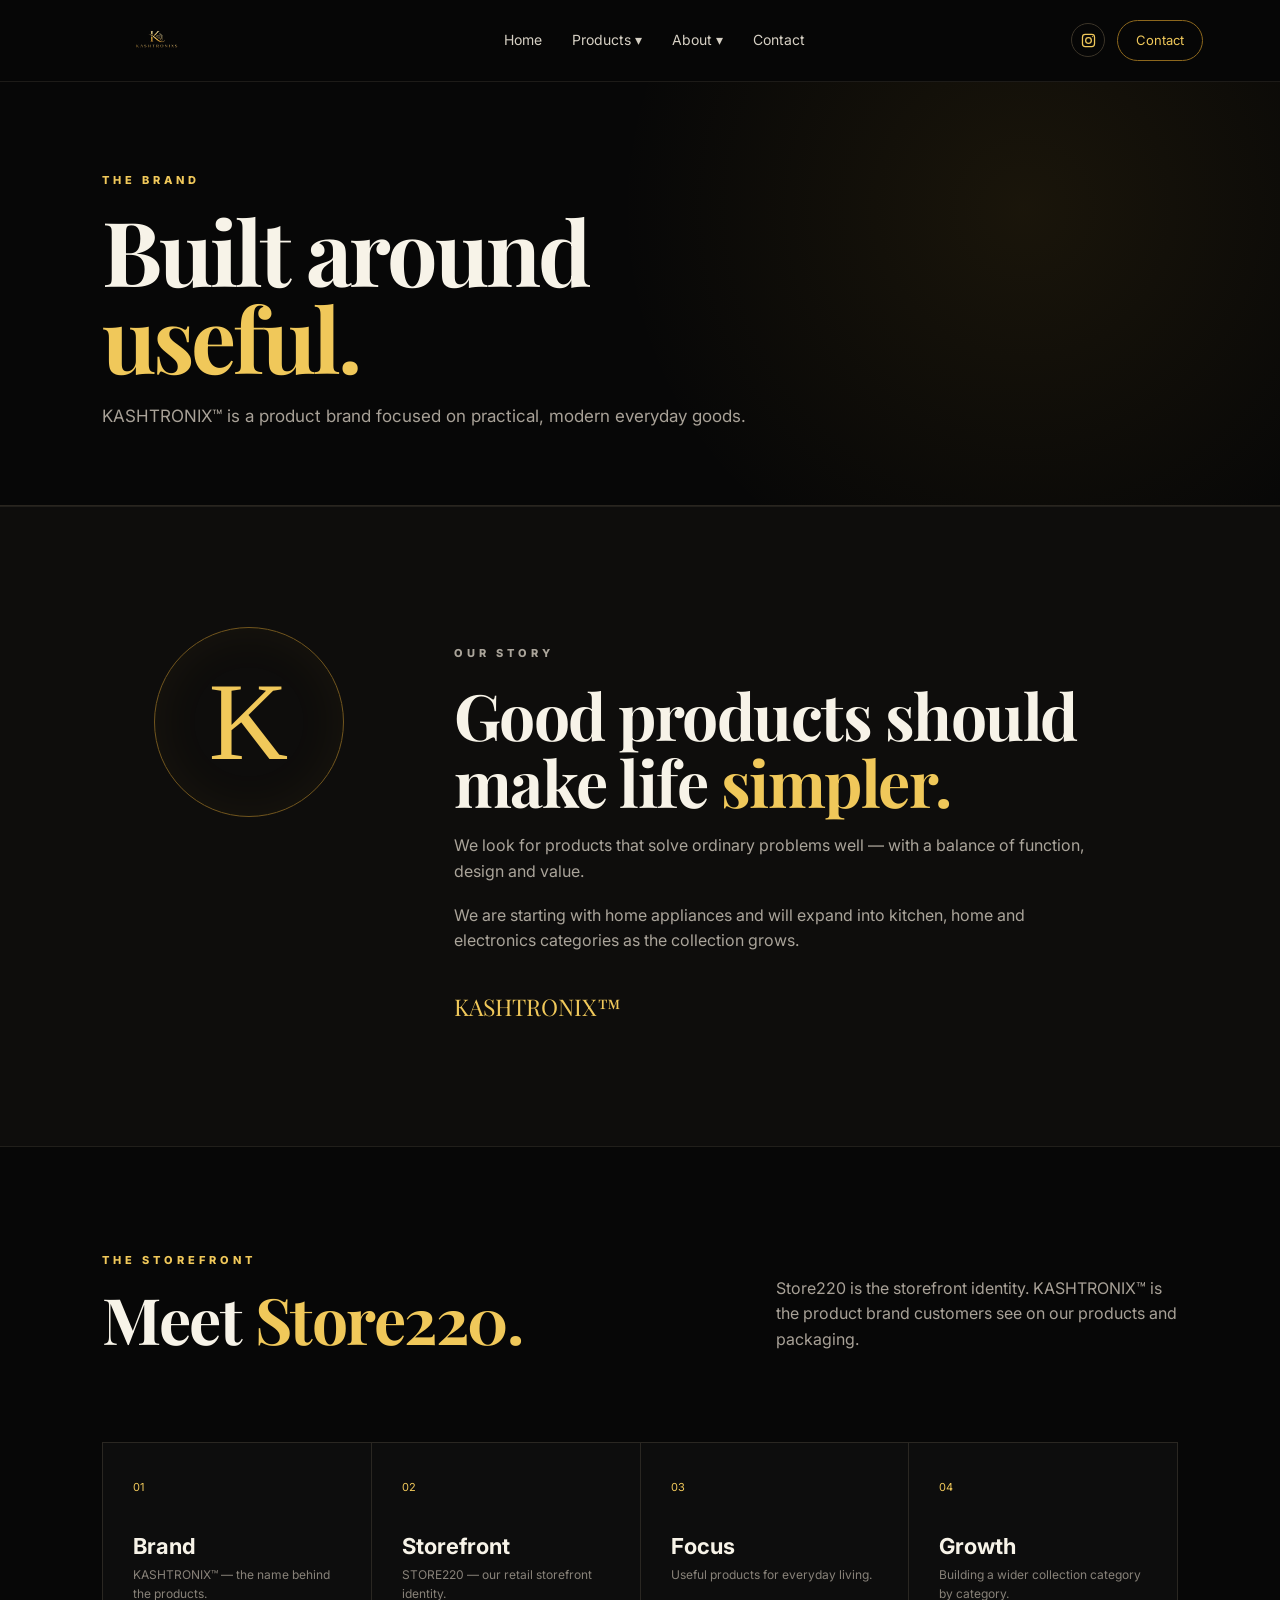
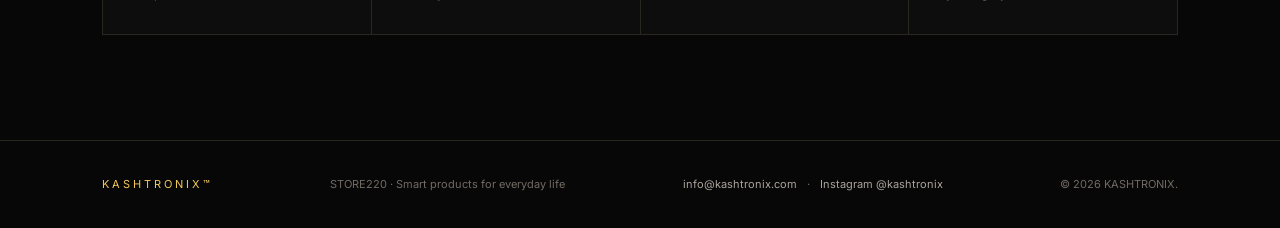
==== about.html @ 54615671 "Update KASHTRONIX website" ====
<!DOCTYPE html><html lang="en"><head><meta charset="UTF-8"><meta name="viewport" content="width=device-width,initial-scale=1.0"><title>About | KASHTRONIX™</title><link rel="preconnect" href="https://fonts.googleapis.com"><link rel="preconnect" href="https://fonts.gstatic.com" crossorigin><link href="https://fonts.googleapis.com/css2?family=Inter:wght@400;500;600;700;800&family=Playfair+Display:wght@600;700&display=swap" rel="stylesheet"><link rel="stylesheet" href="style.css"></head><body>
<header class="nav"><a class="brand" href="index.html"><img src="assets/logo.jpg" alt="KASHTRONIX logo"></a><nav class="nav-links"><a href="index.html">Home</a><div class="dropdown"><button class="drop-toggle">Products ▾</button><div class="dropdown-menu"><a href="products.html">All Products</a><a href="steam-iron.html">Micro Steam Iron</a><a href="home.html">Home</a><a href="kitchen.html">Kitchen</a><a href="appliances.html">Appliances</a><a href="electronics.html">Electronics</a></div></div><div class="dropdown"><button class="drop-toggle">About ▾</button><div class="dropdown-menu"><a class="active" href="about.html">Our Story</a><a href="about.html#store220">Store220</a></div></div><a href="contact.html">Contact</a></nav><div class="nav-social"><a class="insta" href="https://www.instagram.com/kashtronix/" target="_blank" rel="noopener" aria-label="Instagram"><svg viewBox="0 0 24 24"><rect x="3.5" y="3.5" width="17" height="17" rx="4"/><circle cx="12" cy="12" r="4"/><circle cx="17.5" cy="6.5" r=".8" fill="currentColor" stroke="none"/></svg></a><a class="nav-cta" href="contact.html">Contact</a><button class="menu" aria-label="Open menu">☰</button></div></header>
<main><section class="page-hero"><p class="eyebrow">THE BRAND</p><h1>Built around<br><span>useful.</span></h1><p>KASHTRONIX™ is a product brand focused on practical, modern everyday goods.</p></section><section class="story"><div class="story-mark">K</div><div class="story-copy"><p class="eyebrow">OUR STORY</p><h2>Good products should make life <span>simpler.</span></h2><p>We look for products that solve ordinary problems well — with a balance of function, design and value.</p><p>We are starting with home appliances and will expand into kitchen, home and electronics categories as the collection grows.</p><div class="signature">KASHTRONIX™</div></div></section><section class="section" id="store220"><div class="section-head"><div><p class="eyebrow">THE STOREFRONT</p><h2>Meet <span>Store220.</span></h2></div><p>Store220 is the storefront identity. KASHTRONIX™ is the product brand customers see on our products and packaging.</p></div><div class="category-grid"><article><span>01</span><h3>Brand</h3><p>KASHTRONIX™ — the name behind the products.</p></article><article><span>02</span><h3>Storefront</h3><p>STORE220 — our retail storefront identity.</p></article><article><span>03</span><h3>Focus</h3><p>Useful products for everyday living.</p></article><article><span>04</span><h3>Growth</h3><p>Building a wider collection category by category.</p></article></div></section></main><footer><div class="footer-brand">KASHTRONIX™</div><div>STORE220 · Smart products for everyday life</div><div class="footer-social"><a href="mailto:info@kashtronix.com">info@kashtronix.com</a><span>·</span><a href="https://www.instagram.com/kashtronix/" target="_blank" rel="noopener">Instagram @kashtronix</a></div><div>© 2026 KASHTRONIX.</div></footer><script src="script.js"></script></body></html>
---- style.css ----
*{box-sizing:border-box;margin:0;padding:0}
:root{--black:#070707;--black2:#0d0c0b;--gold:#c99622;--gold2:#f0c85a;--cream:#f7f3e8;--muted:#a8a197;--line:#29251f;--card:#11100e}
html{scroll-behavior:smooth}
body{font-family:Inter,Arial,sans-serif;background:var(--black);color:var(--cream);line-height:1.6}
a{color:inherit;text-decoration:none}
img{max-width:100%;display:block}

/* Header */
.nav{height:82px;padding:0 6vw;display:flex;align-items:center;justify-content:space-between;border-bottom:1px solid #1d1b18;background:rgba(7,7,7,.96);position:sticky;top:0;z-index:50;backdrop-filter:blur(16px)}
.brand img{width:160px;height:58px;object-fit:contain;mix-blend-mode:screen}
.nav-links{display:flex;align-items:center;gap:30px;color:#d6d0c4;font-size:14px}
.nav-links>a,.drop-toggle{padding:30px 0;position:relative}
.nav-links>a:hover,.drop-toggle:hover{color:var(--gold2)}
.nav-links>a.active{color:var(--gold2)}
.dropdown{position:relative}
.drop-toggle{background:none;border:0;color:#d6d0c4;font:inherit;cursor:pointer}
.dropdown-menu{position:absolute;top:68px;left:-18px;min-width:210px;padding:10px;background:#0d0c0b;border:1px solid #342d21;border-radius:14px;box-shadow:0 22px 60px rgba(0,0,0,.55);opacity:0;visibility:hidden;transform:translateY(8px);transition:.18s ease}
.dropdown:hover .dropdown-menu,.dropdown:focus-within .dropdown-menu,.dropdown.open .dropdown-menu{opacity:1;visibility:visible;transform:none}
.dropdown-menu a{display:block;padding:10px 12px;border-radius:9px;font-size:13px;color:#c8c1b5}
.dropdown-menu a:hover{background:#1a1713;color:var(--gold2)}
.nav-cta{border:1px solid #8c671d;padding:9px 18px;border-radius:999px;color:var(--gold2);font-size:13px;white-space:nowrap}
.nav-social{display:flex;align-items:center;gap:12px}
.insta{display:grid;place-items:center;width:34px;height:34px;border:1px solid #3b3428;border-radius:50%;color:var(--gold2);transition:.2s}
.insta:hover{border-color:var(--gold2);transform:translateY(-2px)}
.insta svg{width:17px;height:17px;fill:none;stroke:currentColor;stroke-width:1.8}
.menu{display:none;background:none;border:0;color:white;font-size:24px;cursor:pointer}

/* Shared */
.eyebrow{font-size:11px;letter-spacing:4px;color:var(--gold2);font-weight:800;margin-bottom:16px;text-transform:uppercase}
h1,h2{font-family:"Playfair Display",Georgia,serif}
h1{font-size:clamp(54px,7vw,92px);line-height:.98;letter-spacing:-3px}
h1 span,h2 span{color:var(--gold2)}
h2{font-size:clamp(40px,5vw,65px);line-height:1.05;letter-spacing:-1.5px}
h3{font-size:30px;line-height:1.15}
.section{padding:105px 8vw}
.button{display:inline-flex;align-items:center;justify-content:center;padding:13px 22px;border-radius:999px;font-weight:800;font-size:13px;transition:.2s;border:0;cursor:pointer}
.button.gold{background:linear-gradient(135deg,var(--gold2),var(--gold));color:#090909}
.button.gold:hover{transform:translateY(-2px);box-shadow:0 12px 30px rgba(217,165,43,.2)}
.button.ghost{border:1px solid #464039;color:#eee;background:transparent}
.button.ghost:hover{border-color:var(--gold2);color:var(--gold2)}
.page-hero{padding:90px 8vw 75px;border-bottom:1px solid var(--line);background:radial-gradient(circle at 80% 30%,rgba(217,165,43,.09),transparent 38%)}
.page-hero p:last-child{color:var(--muted);max-width:650px;margin-top:22px;font-size:17px}

/* Home */
.hero{min-height:700px;padding:80px 8vw 90px;display:grid;grid-template-columns:1fr 1fr;align-items:center;position:relative;overflow:hidden}
.hero-glow{position:absolute;width:620px;height:620px;border-radius:50%;background:radial-gradient(circle,rgba(217,165,43,.16),transparent 68%);right:-170px;top:40px}
.hero-copy{position:relative;z-index:2;max-width:640px}
.lead{font-size:19px;color:#bdb7aa;max-width:520px;margin:28px 0 32px}
.hero-actions{display:flex;gap:14px;flex-wrap:wrap}
.trust-row{display:flex;gap:22px;color:#8f8a81;font-size:12px;margin-top:34px;flex-wrap:wrap}
.hero-art{position:relative;display:flex;justify-content:center;align-items:center}
.orb{position:absolute;width:420px;height:420px;border-radius:50%;border:1px solid rgba(217,165,43,.24);box-shadow:0 0 100px rgba(217,165,43,.1)}
.product-card{width:min(430px,84%);height:540px;border:1px solid #3c321f;border-radius:26px;overflow:hidden;position:relative;background:#0d0d0d;box-shadow:0 35px 90px rgba(0,0,0,.65);transform:rotate(2deg)}
.product-card img{width:100%;height:100%;object-fit:cover;object-position:center;filter:brightness(.72) saturate(.9)}
.product-card:after{content:"";position:absolute;inset:0;background:linear-gradient(to bottom,rgba(0,0,0,.06),rgba(0,0,0,.92))}
.product-label{position:absolute;z-index:2;top:20px;left:20px;border:1px solid rgba(242,200,90,.55);color:var(--gold2);padding:6px 11px;border-radius:999px;font-size:10px;letter-spacing:2px}
.product-overlay{position:absolute;z-index:2;left:26px;right:26px;bottom:26px;display:flex;flex-direction:column}
.product-overlay small{color:var(--gold2);letter-spacing:2px;font-size:10px}
.product-overlay strong{font-size:25px;margin:5px 0}.product-overlay span{font-size:12px;color:#bdb8ad}
.ticker{height:70px;border-top:1px solid var(--line);border-bottom:1px solid var(--line);display:flex;align-items:center;justify-content:center;gap:30px;color:#d5cfc2;font-size:12px;letter-spacing:3px}.ticker i{color:var(--gold);font-style:normal}

/* Product */
.section-head{display:grid;grid-template-columns:1.2fr .8fr;gap:70px;align-items:end;margin-bottom:65px}.section-head>p{color:var(--muted);max-width:430px}
.featured-product{display:grid;grid-template-columns:1fr 1fr;gap:80px;align-items:center}
.photo-frame{width:min(570px,100%);height:570px;border:1px solid #302c26;border-radius:30px;overflow:hidden;background:#151515;position:relative;box-shadow:0 30px 80px rgba(0,0,0,.4)}
.photo-frame img{width:100%;height:100%;object-fit:cover;transition:.5s}.photo-frame:hover img{transform:scale(1.025)}
.photo-frame:before{content:"KASHTRONIX";position:absolute;z-index:2;top:24px;left:25px;font-size:11px;letter-spacing:3px;color:var(--gold2);text-shadow:0 1px 5px #000}
.tag{color:var(--gold2);font-size:10px;letter-spacing:3px;font-weight:800}.product-intro{color:#b3aea5;max-width:520px;margin:16px 0 28px}
.features{display:grid;grid-template-columns:repeat(3,1fr);gap:14px;margin:30px 0}.features div{border-top:1px solid #38332b;padding-top:13px}.features b{display:block;color:var(--gold2);font-size:11px;margin-bottom:6px}.features span{font-size:12px;color:#ccc6bb}
.amazon-note{font-size:11px;color:#777168;margin-top:15px}
.category-grid{display:grid;grid-template-columns:repeat(4,1fr);gap:1px;margin-top:90px;background:#2a2722;border:1px solid #2a2722}.category-grid article{background:#0d0d0d;padding:30px;min-height:190px}.category-grid span{color:var(--gold2);font-size:11px}.category-grid h3{font-size:22px;margin:35px 0 6px}.category-grid p{font-size:12px;color:#888279}

/* Product detail */
.product-detail{display:grid;grid-template-columns:1.05fr .95fr;gap:70px;align-items:start}.gallery{display:grid;grid-template-columns:1fr 1fr;gap:14px}.gallery figure{background:#12110f;border:1px solid #302c26;border-radius:20px;overflow:hidden;aspect-ratio:4/3}.gallery figure:first-child{grid-column:1/-1;aspect-ratio:16/10}.gallery img{width:100%;height:100%;object-fit:cover;transition:.35s}.gallery figure:hover img{transform:scale(1.03)}
.spec-table{border-top:1px solid #302c26;margin:30px 0}.spec-row{display:flex;justify-content:space-between;gap:20px;padding:14px 0;border-bottom:1px solid #25211c;font-size:13px}.spec-row span{color:#8f8980}.spec-row strong{color:#eee}
.shop-card{margin-top:32px;border:1px solid #3a3020;border-radius:22px;padding:22px;background:linear-gradient(145deg,#15120d,#0d0c0b)}.shop-card-inner{display:flex;gap:24px;align-items:center}.qr{width:145px;height:202px;object-fit:cover;border-radius:12px;background:#fff;padding:7px}.shop-card p{font-size:13px;color:#aaa49b;margin:8px 0 16px}.shop-link{color:var(--gold2);font-size:12px;font-weight:700}

/* Story / contact */
.story{padding:120px 12vw;display:grid;grid-template-columns:220px 1fr;gap:80px;background:#0e0d0c;border-top:1px solid #211f1b;border-bottom:1px solid #211f1b}.story-mark{width:190px;height:190px;border:1px solid #72561e;border-radius:50%;display:grid;place-items:center;font-family:Georgia,serif;font-size:110px;color:var(--gold2);box-shadow:inset 0 0 50px rgba(217,165,43,.06)}.story-copy{max-width:650px}.story-copy>p{color:#aaa49a;margin:18px 0}.signature{font-family:"Playfair Display",serif;color:var(--gold2);font-size:23px;margin-top:35px}
.launch{text-align:center;padding:130px 20px;background:radial-gradient(circle at center,rgba(217,165,43,.08),transparent 48%)}.launch>p:not(.eyebrow){color:#979187;margin:22px auto 28px;max-width:600px}
.contact{display:grid;grid-template-columns:1fr 1fr;gap:70px}.contact>div>p:not(.eyebrow){color:#99938a;max-width:460px;margin-top:20px}.contact-card{border:1px solid #302c26;border-radius:22px;padding:10px}.contact-card div{padding:23px;border-bottom:1px solid #28241f;display:flex;justify-content:space-between;gap:20px}.contact-card div:last-child{border-bottom:0}.contact-card span{color:#7f7970;font-size:12px}.contact-card strong{font-size:13px}.contact-card a:hover{color:var(--gold2)}
.contact-layout{display:grid;grid-template-columns:1fr 1fr;gap:60px}.contact-big{font-size:clamp(30px,4vw,50px);font-family:"Playfair Display",Georgia,serif;line-height:1.1;margin:15px 0 25px}.contact-links{display:grid;gap:12px;margin-top:28px}.contact-link{padding:18px 20px;border:1px solid #302c26;border-radius:16px;background:#0e0d0c;display:flex;align-items:center;justify-content:space-between;gap:20px}.contact-link small{display:block;color:#777168;font-size:10px;letter-spacing:2px;text-transform:uppercase}.contact-link strong{font-size:14px}.contact-link:hover{border-color:#71561e;transform:translateY(-1px)}
.social-box{border:1px solid #302c26;border-radius:24px;padding:32px;background:radial-gradient(circle at 80% 20%,rgba(217,165,43,.08),transparent 50%)}.social-box .insta-large{display:flex;align-items:center;gap:15px;color:var(--gold2);font-weight:800}.insta-large .insta{width:46px;height:46px}

/* Footer */
footer{border-top:1px solid #29251f;padding:35px 8vw;display:flex;justify-content:space-between;gap:25px;flex-wrap:wrap;color:#716b63;font-size:11px}.footer-brand{color:var(--gold2);letter-spacing:3px}.footer-social{display:flex;align-items:center;gap:10px}.footer-social a{color:#aaa49b}.footer-social a:hover{color:var(--gold2)}

@media(max-width:900px){
 .nav{padding:0 5vw}.nav-links{display:none;position:absolute;top:81px;left:0;right:0;background:#0b0b0b;border-bottom:1px solid #28241e;padding:15px 5vw 22px;flex-direction:column;align-items:stretch;gap:0}.nav-links.open{display:flex}.nav-links>a,.drop-toggle{padding:14px 0;text-align:left}.dropdown-menu{position:static;display:none;opacity:1;visibility:visible;transform:none;box-shadow:none;border:0;border-top:1px solid #28241e;border-radius:0;background:#0b0b0b;padding:4px 0 4px 15px}.dropdown.open .dropdown-menu{display:block}.nav-cta{display:none}.nav-social{margin-top:8px}.menu{display:block}
 .hero{grid-template-columns:1fr;padding:65px 6vw 75px;min-height:auto}.hero-art{margin-top:70px}.product-card{height:460px}.orb{width:350px;height:350px}.section{padding:80px 6vw}.section-head,.featured-product,.contact,.contact-layout,.product-detail{grid-template-columns:1fr;gap:35px}.section-head{margin-bottom:45px}.category-grid{grid-template-columns:1fr 1fr;margin-top:60px}.story{padding:80px 6vw;grid-template-columns:1fr;gap:40px}.story-mark{width:130px;height:130px;font-size:75px}.features{grid-template-columns:1fr}.ticker{gap:12px;font-size:9px;letter-spacing:1.5px}.ticker i{display:none}.page-hero{padding:70px 6vw 55px}.gallery{grid-template-columns:1fr 1fr}.shop-card-inner{align-items:flex-start}footer{padding:28px 6vw}
}
@media(max-width:560px){.brand img{width:135px}.gallery{grid-template-columns:1fr}.gallery figure:first-child{grid-column:auto;aspect-ratio:4/3}.shop-card-inner{flex-direction:column}.qr{width:150px;height:auto}.contact-card div{flex-direction:column;gap:5px}.hero h1{font-size:54px}.category-grid{grid-template-columns:1fr}}
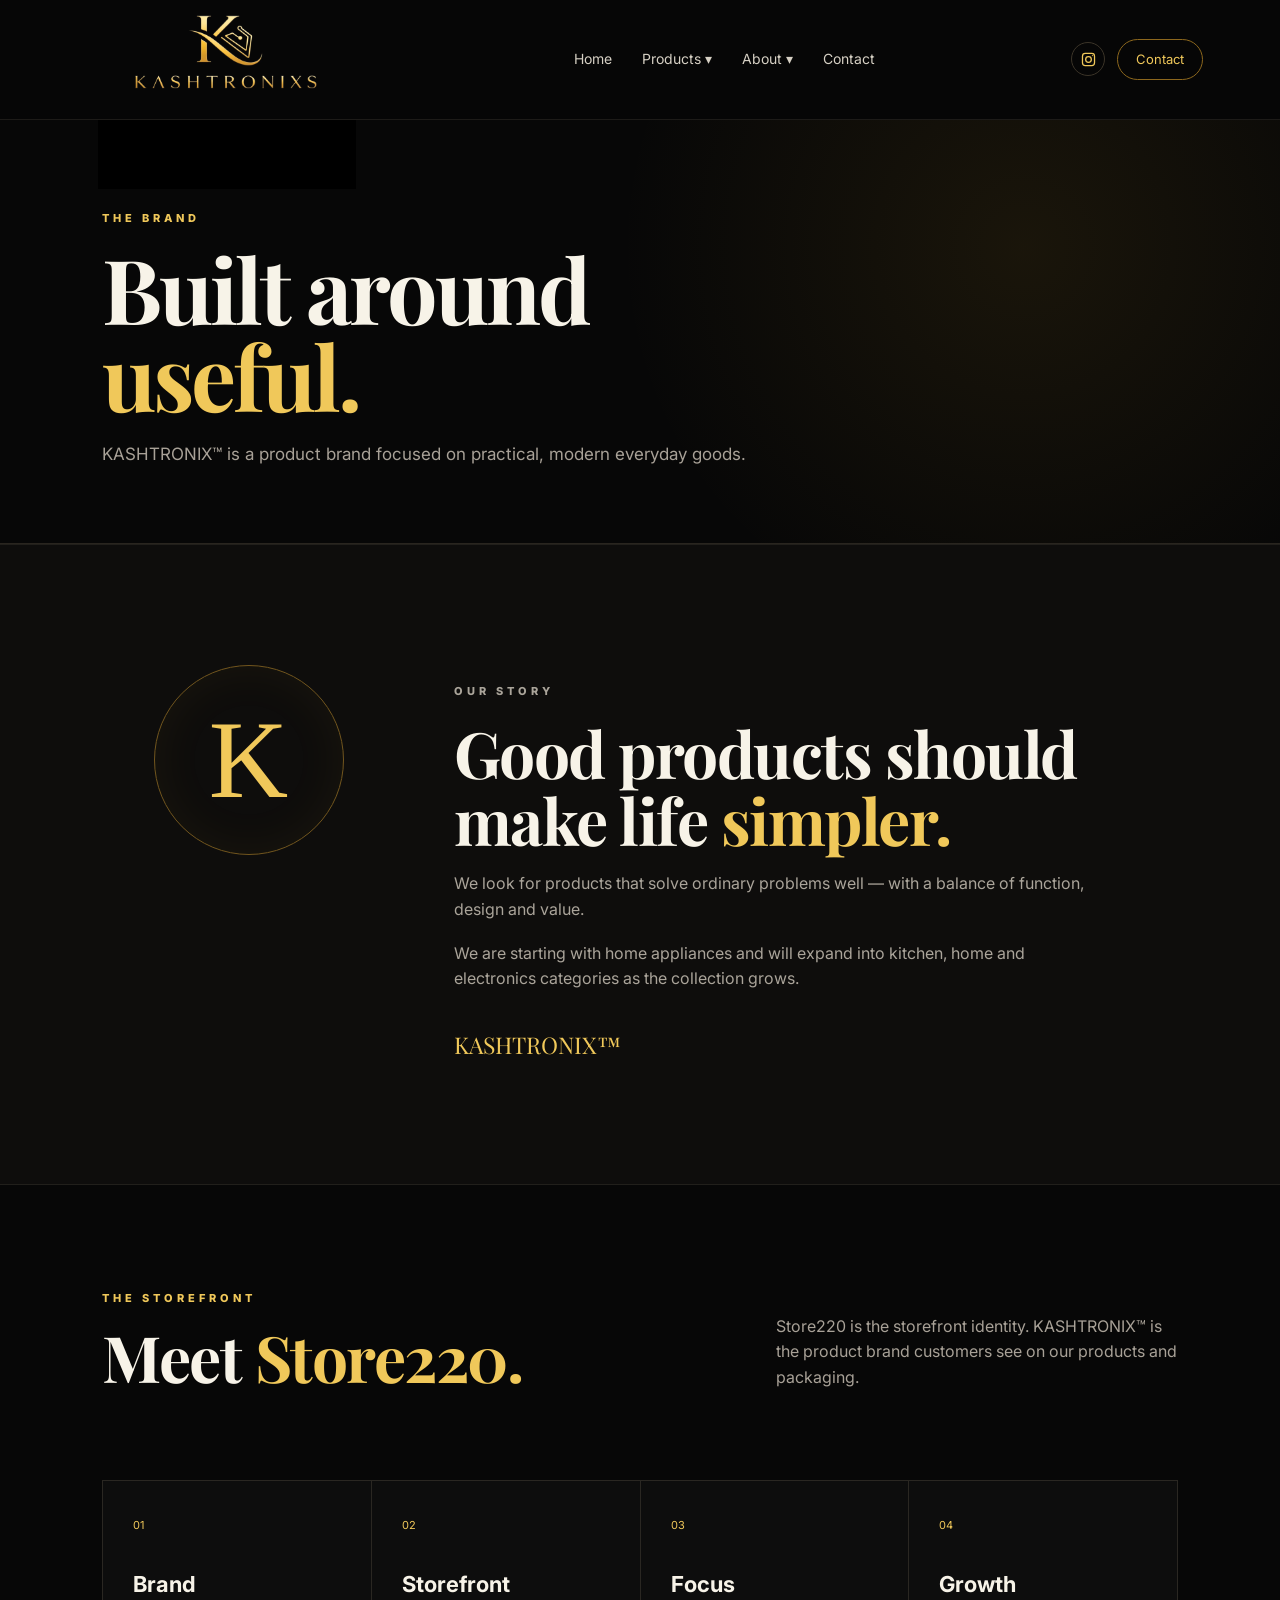
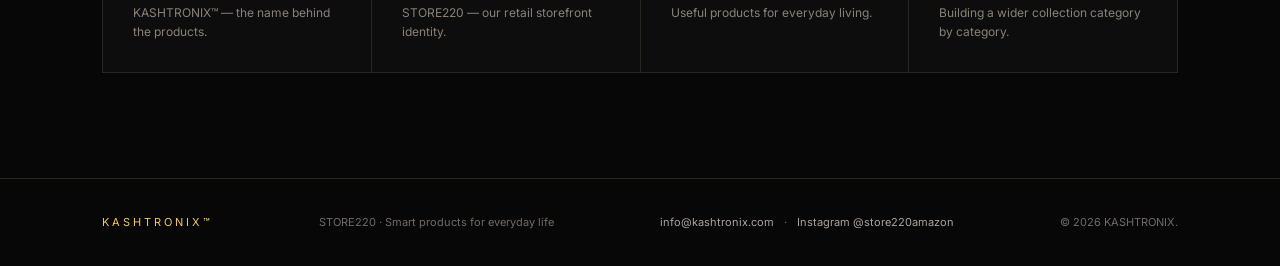
==== commit ec06e070: "INsta update" ====
--- a/about.html
+++ b/about.html
@@ -1,3 +1,3 @@
 <!DOCTYPE html><html lang="en"><head><meta charset="UTF-8"><meta name="viewport" content="width=device-width,initial-scale=1.0"><title>About | KASHTRONIX™</title><link rel="preconnect" href="https://fonts.googleapis.com"><link rel="preconnect" href="https://fonts.gstatic.com" crossorigin><link href="https://fonts.googleapis.com/css2?family=Inter:wght@400;500;600;700;800&family=Playfair+Display:wght@600;700&display=swap" rel="stylesheet"><link rel="stylesheet" href="style.css"></head><body>
-<header class="nav"><a class="brand" href="index.html"><img src="assets/logo.jpg" alt="KASHTRONIX logo"></a><nav class="nav-links"><a href="index.html">Home</a><div class="dropdown"><button class="drop-toggle">Products ▾</button><div class="dropdown-menu"><a href="products.html">All Products</a><a href="steam-iron.html">Micro Steam Iron</a><a href="home.html">Home</a><a href="kitchen.html">Kitchen</a><a href="appliances.html">Appliances</a><a href="electronics.html">Electronics</a></div></div><div class="dropdown"><button class="drop-toggle">About ▾</button><div class="dropdown-menu"><a class="active" href="about.html">Our Story</a><a href="about.html#store220">Store220</a></div></div><a href="contact.html">Contact</a></nav><div class="nav-social"><a class="insta" href="https://www.instagram.com/kashtronix/" target="_blank" rel="noopener" aria-label="Instagram"><svg viewBox="0 0 24 24"><rect x="3.5" y="3.5" width="17" height="17" rx="4"/><circle cx="12" cy="12" r="4"/><circle cx="17.5" cy="6.5" r=".8" fill="currentColor" stroke="none"/></svg></a><a class="nav-cta" href="contact.html">Contact</a><button class="menu" aria-label="Open menu">☰</button></div></header>
-<main><section class="page-hero"><p class="eyebrow">THE BRAND</p><h1>Built around<br><span>useful.</span></h1><p>KASHTRONIX™ is a product brand focused on practical, modern everyday goods.</p></section><section class="story"><div class="story-mark">K</div><div class="story-copy"><p class="eyebrow">OUR STORY</p><h2>Good products should make life <span>simpler.</span></h2><p>We look for products that solve ordinary problems well — with a balance of function, design and value.</p><p>We are starting with home appliances and will expand into kitchen, home and electronics categories as the collection grows.</p><div class="signature">KASHTRONIX™</div></div></section><section class="section" id="store220"><div class="section-head"><div><p class="eyebrow">THE STOREFRONT</p><h2>Meet <span>Store220.</span></h2></div><p>Store220 is the storefront identity. KASHTRONIX™ is the product brand customers see on our products and packaging.</p></div><div class="category-grid"><article><span>01</span><h3>Brand</h3><p>KASHTRONIX™ — the name behind the products.</p></article><article><span>02</span><h3>Storefront</h3><p>STORE220 — our retail storefront identity.</p></article><article><span>03</span><h3>Focus</h3><p>Useful products for everyday living.</p></article><article><span>04</span><h3>Growth</h3><p>Building a wider collection category by category.</p></article></div></section></main><footer><div class="footer-brand">KASHTRONIX™</div><div>STORE220 · Smart products for everyday life</div><div class="footer-social"><a href="mailto:info@kashtronix.com">info@kashtronix.com</a><span>·</span><a href="https://www.instagram.com/kashtronix/" target="_blank" rel="noopener">Instagram @kashtronix</a></div><div>© 2026 KASHTRONIX.</div></footer><script src="script.js"></script></body></html>
+<header class="nav"><a class="brand" href="index.html"><img src="assets/logo.jpg" alt="KASHTRONIX logo"></a><nav class="nav-links"><a href="index.html">Home</a><div class="dropdown"><button class="drop-toggle">Products ▾</button><div class="dropdown-menu"><a href="products.html">All Products</a><a href="steam-iron.html">Micro Steam Iron</a><a href="home.html">Home</a><a href="kitchen.html">Kitchen</a><a href="appliances.html">Appliances</a><a href="electronics.html">Electronics</a></div></div><div class="dropdown"><button class="drop-toggle">About ▾</button><div class="dropdown-menu"><a class="active" href="about.html">Our Story</a><a href="about.html#store220">Store220</a></div></div><a href="contact.html">Contact</a></nav><div class="nav-social"><a class="insta" href="https://www.instagram.com/store220amazon/" target="_blank" rel="noopener" aria-label="Instagram"><svg viewBox="0 0 24 24"><rect x="3.5" y="3.5" width="17" height="17" rx="4"/><circle cx="12" cy="12" r="4"/><circle cx="17.5" cy="6.5" r=".8" fill="currentColor" stroke="none"/></svg></a><a class="nav-cta" href="contact.html">Contact</a><button class="menu" aria-label="Open menu">☰</button></div></header>
+<main><section class="page-hero"><p class="eyebrow">THE BRAND</p><h1>Built around<br><span>useful.</span></h1><p>KASHTRONIX™ is a product brand focused on practical, modern everyday goods.</p></section><section class="story"><div class="story-mark">K</div><div class="story-copy"><p class="eyebrow">OUR STORY</p><h2>Good products should make life <span>simpler.</span></h2><p>We look for products that solve ordinary problems well — with a balance of function, design and value.</p><p>We are starting with home appliances and will expand into kitchen, home and electronics categories as the collection grows.</p><div class="signature">KASHTRONIX™</div></div></section><section class="section" id="store220"><div class="section-head"><div><p class="eyebrow">THE STOREFRONT</p><h2>Meet <span>Store220.</span></h2></div><p>Store220 is the storefront identity. KASHTRONIX™ is the product brand customers see on our products and packaging.</p></div><div class="category-grid"><article><span>01</span><h3>Brand</h3><p>KASHTRONIX™ — the name behind the products.</p></article><article><span>02</span><h3>Storefront</h3><p>STORE220 — our retail storefront identity.</p></article><article><span>03</span><h3>Focus</h3><p>Useful products for everyday living.</p></article><article><span>04</span><h3>Growth</h3><p>Building a wider collection category by category.</p></article></div></section></main><footer><div class="footer-brand">KASHTRONIX™</div><div>STORE220 · Smart products for everyday life</div><div class="footer-social"><a href="mailto:info@kashtronix.com">info@kashtronix.com</a><span>·</span><a href="https://www.instagram.com/store220amazon/" target="_blank" rel="noopener">Instagram @store220amazon</a></div><div>© 2026 KASHTRONIX.</div></footer><script src="script.js"></script></body></html>
--- a/style.css
+++ b/style.css
@@ -6,8 +6,8 @@
 img{max-width:100%;display:block}
 
 /* Header */
-.nav{height:82px;padding:0 6vw;display:flex;align-items:center;justify-content:space-between;border-bottom:1px solid #1d1b18;background:rgba(7,7,7,.96);position:sticky;top:0;z-index:50;backdrop-filter:blur(16px)}
-.brand img{width:160px;height:58px;object-fit:contain;mix-blend-mode:screen}
+.nav{height:120px;padding:0 6vw;display:flex;align-items:center;justify-content:space-between;border-bottom:1px solid #1d1b18;background:rgba(7,7,7,.96);position:sticky;top:0;z-index:50;backdrop-filter:blur(16px)}
+.brand img{width:300px;height:258px;object-fit:contain;mix-blend-mode:screen}
 .nav-links{display:flex;align-items:center;gap:30px;color:#d6d0c4;font-size:14px}
 .nav-links>a,.drop-toggle{padding:30px 0;position:relative}
 .nav-links>a:hover,.drop-toggle:hover{color:var(--gold2)}
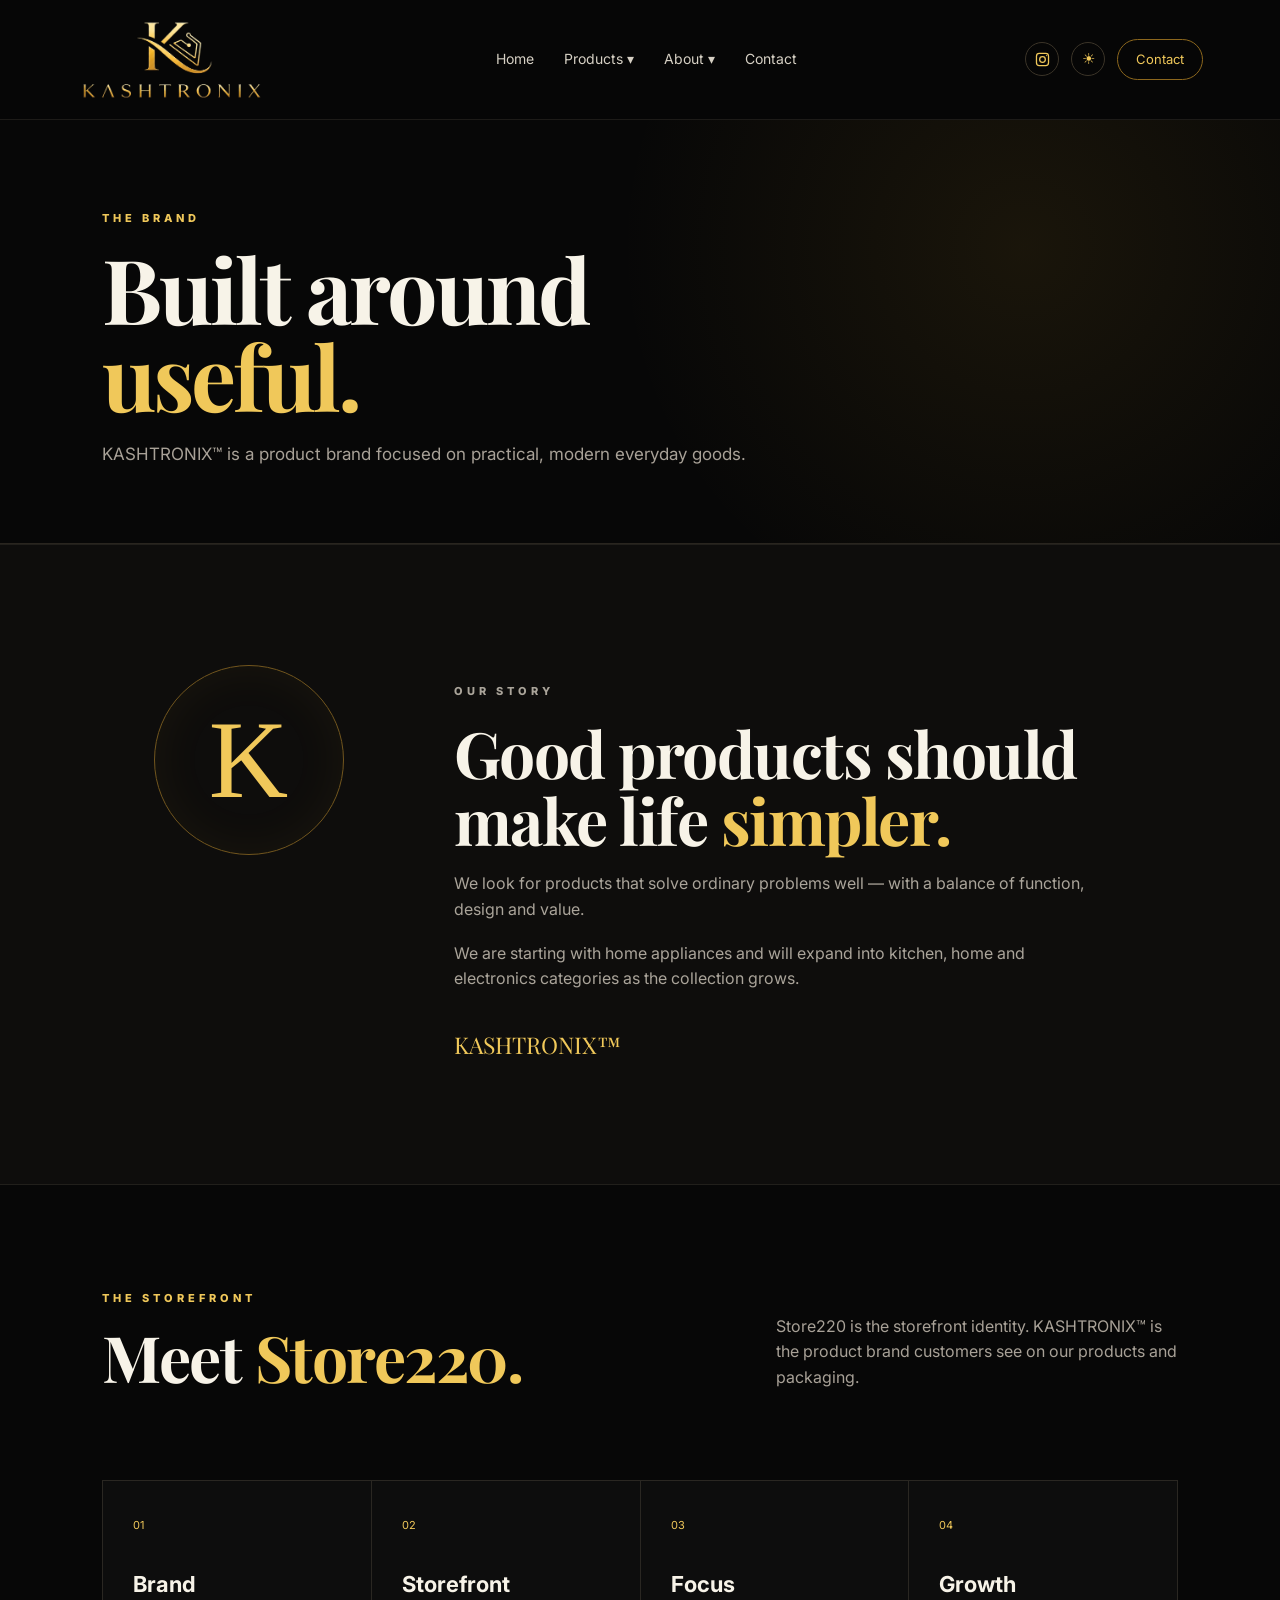
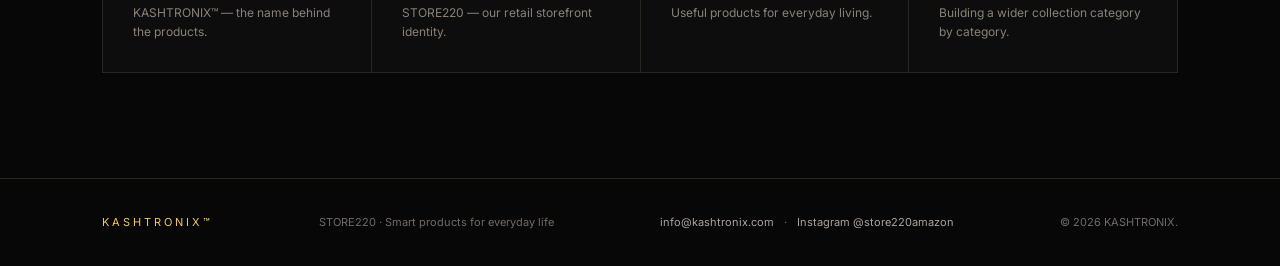
==== commit 4b153e84: "light toggle all pages" ====
--- a/about.html
+++ b/about.html
@@ -1,3 +1,439 @@
-<!DOCTYPE html><html lang="en"><head><meta charset="UTF-8"><meta name="viewport" content="width=device-width,initial-scale=1.0"><title>About | KASHTRONIX™</title><link rel="preconnect" href="https://fonts.googleapis.com"><link rel="preconnect" href="https://fonts.gstatic.com" crossorigin><link href="https://fonts.googleapis.com/css2?family=Inter:wght@400;500;600;700;800&family=Playfair+Display:wght@600;700&display=swap" rel="stylesheet"><link rel="stylesheet" href="style.css"></head><body>
-<header class="nav"><a class="brand" href="index.html"><img src="assets/logo.jpg" alt="KASHTRONIX logo"></a><nav class="nav-links"><a href="index.html">Home</a><div class="dropdown"><button class="drop-toggle">Products ▾</button><div class="dropdown-menu"><a href="products.html">All Products</a><a href="steam-iron.html">Micro Steam Iron</a><a href="home.html">Home</a><a href="kitchen.html">Kitchen</a><a href="appliances.html">Appliances</a><a href="electronics.html">Electronics</a></div></div><div class="dropdown"><button class="drop-toggle">About ▾</button><div class="dropdown-menu"><a class="active" href="about.html">Our Story</a><a href="about.html#store220">Store220</a></div></div><a href="contact.html">Contact</a></nav><div class="nav-social"><a class="insta" href="https://www.instagram.com/store220amazon/" target="_blank" rel="noopener" aria-label="Instagram"><svg viewBox="0 0 24 24"><rect x="3.5" y="3.5" width="17" height="17" rx="4"/><circle cx="12" cy="12" r="4"/><circle cx="17.5" cy="6.5" r=".8" fill="currentColor" stroke="none"/></svg></a><a class="nav-cta" href="contact.html">Contact</a><button class="menu" aria-label="Open menu">☰</button></div></header>
-<main><section class="page-hero"><p class="eyebrow">THE BRAND</p><h1>Built around<br><span>useful.</span></h1><p>KASHTRONIX™ is a product brand focused on practical, modern everyday goods.</p></section><section class="story"><div class="story-mark">K</div><div class="story-copy"><p class="eyebrow">OUR STORY</p><h2>Good products should make life <span>simpler.</span></h2><p>We look for products that solve ordinary problems well — with a balance of function, design and value.</p><p>We are starting with home appliances and will expand into kitchen, home and electronics categories as the collection grows.</p><div class="signature">KASHTRONIX™</div></div></section><section class="section" id="store220"><div class="section-head"><div><p class="eyebrow">THE STOREFRONT</p><h2>Meet <span>Store220.</span></h2></div><p>Store220 is the storefront identity. KASHTRONIX™ is the product brand customers see on our products and packaging.</p></div><div class="category-grid"><article><span>01</span><h3>Brand</h3><p>KASHTRONIX™ — the name behind the products.</p></article><article><span>02</span><h3>Storefront</h3><p>STORE220 — our retail storefront identity.</p></article><article><span>03</span><h3>Focus</h3><p>Useful products for everyday living.</p></article><article><span>04</span><h3>Growth</h3><p>Building a wider collection category by category.</p></article></div></section></main><footer><div class="footer-brand">KASHTRONIX™</div><div>STORE220 · Smart products for everyday life</div><div class="footer-social"><a href="mailto:info@kashtronix.com">info@kashtronix.com</a><span>·</span><a href="https://www.instagram.com/store220amazon/" target="_blank" rel="noopener">Instagram @store220amazon</a></div><div>© 2026 KASHTRONIX.</div></footer><script src="script.js"></script></body></html>
+<!DOCTYPE html>
+<html lang="en">
+
+<head>
+  <meta charset="UTF-8">
+
+  <meta
+    name="viewport"
+    content="width=device-width, initial-scale=1.0"
+  >
+
+  <!-- Favicon -->
+  <link
+    rel="icon"
+    type="image/png"
+    href="assets/logo new .png"
+  >
+
+  <title>About | KASHTRONIX™</title>
+
+  <!-- Google Fonts -->
+  <link
+    rel="preconnect"
+    href="https://fonts.googleapis.com"
+  >
+
+  <link
+    rel="preconnect"
+    href="https://fonts.gstatic.com"
+    crossorigin
+  >
+
+  <link
+    href="https://fonts.googleapis.com/css2?family=Inter:wght@400;500;600;700;800&family=Playfair+Display:wght@600;700&display=swap"
+    rel="stylesheet"
+  >
+
+  <!-- Main CSS -->
+  <link
+    rel="stylesheet"
+    href="style.css"
+  >
+</head>
+
+<body>
+
+  <!-- =========================
+       HEADER
+  ========================== -->
+
+  <header class="nav">
+
+    <!-- Logo -->
+    <a
+      class="brand"
+      href="index.html"
+    >
+      <img
+        src="assets/logo new .png"
+        alt="KASHTRONIX logo"
+      >
+    </a>
+
+
+    <!-- Main Navigation -->
+    <nav class="nav-links">
+
+      <a href="index.html">
+        Home
+      </a>
+
+
+      <!-- Products Dropdown -->
+      <div class="dropdown">
+
+        <button class="drop-toggle">
+          Products ▾
+        </button>
+
+        <div class="dropdown-menu">
+
+          <a href="products.html">
+            All Products
+          </a>
+
+          <a href="steam-iron.html">
+            Micro Steam Iron
+          </a>
+
+          <a href="home.html">
+            Home
+          </a>
+
+          <a href="kitchen.html">
+            Kitchen
+          </a>
+
+          <a href="appliances.html">
+            Appliances
+          </a>
+
+          <a href="electronics.html">
+            Electronics
+          </a>
+
+        </div>
+
+      </div>
+
+
+      <!-- About Dropdown -->
+      <div class="dropdown">
+
+        <button class="drop-toggle">
+          About ▾
+        </button>
+
+        <div class="dropdown-menu">
+
+          <a
+            class="active"
+            href="about.html"
+          >
+            Our Story
+          </a>
+
+          <a href="about.html#store220">
+            Store220
+          </a>
+
+        </div>
+
+      </div>
+
+
+      <a href="contact.html">
+        Contact
+      </a>
+
+    </nav>
+
+
+    <!-- Right Side Controls -->
+    <div class="nav-social">
+
+      <!-- Instagram -->
+      <a
+        class="insta"
+        href="https://www.instagram.com/store220amazon/"
+        target="_blank"
+        rel="noopener noreferrer"
+        aria-label="Instagram"
+      >
+
+        <svg
+          viewBox="0 0 24 24"
+          aria-hidden="true"
+        >
+
+          <rect
+            x="3.5"
+            y="3.5"
+            width="17"
+            height="17"
+            rx="4"
+          ></rect>
+
+          <circle
+            cx="12"
+            cy="12"
+            r="4"
+          ></circle>
+
+          <circle
+            cx="17.5"
+            cy="6.5"
+            r=".8"
+            fill="currentColor"
+            stroke="none"
+          ></circle>
+
+        </svg>
+
+      </a>
+
+
+      <!-- Light / Dark Mode -->
+      <button
+        class="theme-toggle"
+        type="button"
+        aria-label="Toggle light and dark mode"
+        title="Toggle light and dark mode"
+      >
+        ☀
+      </button>
+
+
+      <!-- Contact Button -->
+      <a
+        class="nav-cta"
+        href="contact.html"
+      >
+        Contact
+      </a>
+
+
+      <!-- Mobile Menu -->
+      <button
+        class="menu"
+        aria-label="Open menu"
+      >
+        ☰
+      </button>
+
+    </div>
+
+  </header>
+
+
+  <!-- =========================
+       MAIN CONTENT
+  ========================== -->
+
+  <main>
+
+
+    <!-- Page Hero -->
+    <section class="page-hero">
+
+      <p class="eyebrow">
+        THE BRAND
+      </p>
+
+      <h1>
+        Built around<br>
+        <span>useful.</span>
+      </h1>
+
+      <p>
+        KASHTRONIX™ is a product brand focused on
+        practical, modern everyday goods.
+      </p>
+
+    </section>
+
+
+    <!-- Our Story -->
+    <section class="story">
+
+      <div class="story-mark">
+        K
+      </div>
+
+      <div class="story-copy">
+
+        <p class="eyebrow">
+          OUR STORY
+        </p>
+
+        <h2>
+          Good products should make life
+          <span>simpler.</span>
+        </h2>
+
+        <p>
+          We look for products that solve ordinary
+          problems well — with a balance of function,
+          design and value.
+        </p>
+
+        <p>
+          We are starting with home appliances and
+          will expand into kitchen, home and
+          electronics categories as the collection grows.
+        </p>
+
+        <div class="signature">
+          KASHTRONIX™
+        </div>
+
+      </div>
+
+    </section>
+
+
+    <!-- Store220 -->
+    <section
+      class="section"
+      id="store220"
+    >
+
+      <div class="section-head">
+
+        <div>
+
+          <p class="eyebrow">
+            THE STOREFRONT
+          </p>
+
+          <h2>
+            Meet
+            <span>Store220.</span>
+          </h2>
+
+        </div>
+
+        <p>
+          Store220 is the storefront identity.
+          KASHTRONIX™ is the product brand customers
+          see on our products and packaging.
+        </p>
+
+      </div>
+
+
+      <!-- Category Grid -->
+      <div class="category-grid">
+
+        <article>
+
+          <span>
+            01
+          </span>
+
+          <h3>
+            Brand
+          </h3>
+
+          <p>
+            KASHTRONIX™ — the name behind the products.
+          </p>
+
+        </article>
+
+
+        <article>
+
+          <span>
+            02
+          </span>
+
+          <h3>
+            Storefront
+          </h3>
+
+          <p>
+            STORE220 — our retail storefront identity.
+          </p>
+
+        </article>
+
+
+        <article>
+
+          <span>
+            03
+          </span>
+
+          <h3>
+            Focus
+          </h3>
+
+          <p>
+            Useful products for everyday living.
+          </p>
+
+        </article>
+
+
+        <article>
+
+          <span>
+            04
+          </span>
+
+          <h3>
+            Growth
+          </h3>
+
+          <p>
+            Building a wider collection category by category.
+          </p>
+
+        </article>
+
+      </div>
+
+    </section>
+
+  </main>
+
+
+  <!-- =========================
+       FOOTER
+  ========================== -->
+
+  <footer>
+
+    <div class="footer-brand">
+      KASHTRONIX™
+    </div>
+
+    <div>
+      STORE220 · Smart products for everyday life
+    </div>
+
+    <div class="footer-social">
+
+      <a href="mailto:info@kashtronix.com">
+        info@kashtronix.com
+      </a>
+
+      <span>
+        ·
+      </span>
+
+      <a
+        href="https://www.instagram.com/store220amazon/"
+        target="_blank"
+        rel="noopener noreferrer"
+      >
+        Instagram @store220amazon
+      </a>
+
+    </div>
+
+    <div>
+      © 2026 KASHTRONIX.
+    </div>
+
+  </footer>
+
+
+  <!-- Main JavaScript -->
+  <script src="script.js"></script>
+
+</body>
+
+</html>
--- a/style.css
+++ b/style.css
@@ -7,7 +7,12 @@
 
 /* Header */
 .nav{height:120px;padding:0 6vw;display:flex;align-items:center;justify-content:space-between;border-bottom:1px solid #1d1b18;background:rgba(7,7,7,.96);position:sticky;top:0;z-index:50;backdrop-filter:blur(16px)}
-.brand img{width:300px;height:258px;object-fit:contain;mix-blend-mode:screen}
+.brand img{
+  width:190px;
+  height:80px;
+  object-fit:contain;
+  mix-blend-mode:normal;
+}
 .nav-links{display:flex;align-items:center;gap:30px;color:#d6d0c4;font-size:14px}
 .nav-links>a,.drop-toggle{padding:30px 0;position:relative}
 .nav-links>a:hover,.drop-toggle:hover{color:var(--gold2)}
@@ -83,10 +88,148 @@
 .social-box{border:1px solid #302c26;border-radius:24px;padding:32px;background:radial-gradient(circle at 80% 20%,rgba(217,165,43,.08),transparent 50%)}.social-box .insta-large{display:flex;align-items:center;gap:15px;color:var(--gold2);font-weight:800}.insta-large .insta{width:46px;height:46px}
 
 /* Footer */
-footer{border-top:1px solid #29251f;padding:35px 8vw;display:flex;justify-content:space-between;gap:25px;flex-wrap:wrap;color:#716b63;font-size:11px}.footer-brand{color:var(--gold2);letter-spacing:3px}.footer-social{display:flex;align-items:center;gap:10px}.footer-social a{color:#aaa49b}.footer-social a:hover{color:var(--gold2)}
-
-@media(max-width:900px){
+footer{border-top:1px solid #29251f;padding:35px 8vw;display:flex;justify-content:space-between;gap:50px;flex-wrap:wrap;color:#716b63;font-size:11px}
+.footer-brand{color:var(--gold2);letter-spacing:3px}
+.footer-contact{display:flex;align-items:center;gap:24px;flex-wrap:wrap}
+.footer-contact a{color:#aaa49b}
+.footer-contact a:hover{color:var(--gold2)}
+.footer-social{display:flex;align-items:center;gap:10px}
+.footer-social a{color:#aaa49b}
+.footer-social a:hover{color:var(--gold2)}
+@media(max-width:700px){
  .nav{padding:0 5vw}.nav-links{display:none;position:absolute;top:81px;left:0;right:0;background:#0b0b0b;border-bottom:1px solid #28241e;padding:15px 5vw 22px;flex-direction:column;align-items:stretch;gap:0}.nav-links.open{display:flex}.nav-links>a,.drop-toggle{padding:14px 0;text-align:left}.dropdown-menu{position:static;display:none;opacity:1;visibility:visible;transform:none;box-shadow:none;border:0;border-top:1px solid #28241e;border-radius:0;background:#0b0b0b;padding:4px 0 4px 15px}.dropdown.open .dropdown-menu{display:block}.nav-cta{display:none}.nav-social{margin-top:8px}.menu{display:block}
  .hero{grid-template-columns:1fr;padding:65px 6vw 75px;min-height:auto}.hero-art{margin-top:70px}.product-card{height:460px}.orb{width:350px;height:350px}.section{padding:80px 6vw}.section-head,.featured-product,.contact,.contact-layout,.product-detail{grid-template-columns:1fr;gap:35px}.section-head{margin-bottom:45px}.category-grid{grid-template-columns:1fr 1fr;margin-top:60px}.story{padding:80px 6vw;grid-template-columns:1fr;gap:40px}.story-mark{width:130px;height:130px;font-size:75px}.features{grid-template-columns:1fr}.ticker{gap:12px;font-size:9px;letter-spacing:1.5px}.ticker i{display:none}.page-hero{padding:70px 6vw 55px}.gallery{grid-template-columns:1fr 1fr}.shop-card-inner{align-items:flex-start}footer{padding:28px 6vw}
 }
 @media(max-width:560px){.brand img{width:135px}.gallery{grid-template-columns:1fr}.gallery figure:first-child{grid-column:auto;aspect-ratio:4/3}.shop-card-inner{flex-direction:column}.qr{width:150px;height:auto}.contact-card div{flex-direction:column;gap:5px}.hero h1{font-size:54px}.category-grid{grid-template-columns:1fr}}
+
+
+/* Light Mode */
+body.light-mode{
+  --black:#f7f5ef;
+  --black2:#ffffff;
+  --cream:#171717;
+  --muted:#68645d;
+  --line:#ddd8cc;
+  --card:#ffffff;
+  background:var(--black);
+  color:var(--cream);
+}
+
+body.light-mode .nav{
+  background:rgba(247,245,239,.96);
+  border-bottom-color:#ddd8cc;
+}
+
+body.light-mode .nav-links{
+  color:#33302b;
+}
+
+body.light-mode .drop-toggle{
+  color:#33302b;
+}
+
+body.light-mode .dropdown-menu{
+  background:#ffffff;
+  border-color:#ddd8cc;
+  box-shadow:0 22px 60px rgba(0,0,0,.12);
+}
+
+body.light-mode .dropdown-menu a{
+  color:#555149;
+}
+
+body.light-mode .dropdown-menu a:hover{
+  background:#f2efe7;
+  color:var(--gold);
+}
+
+body.light-mode .lead,
+body.light-mode .product-intro,
+body.light-mode .section-head>p{
+  color:#666158;
+}
+
+body.light-mode .product-card,
+body.light-mode .photo-frame{
+  background:#ffffff;
+  border-color:#d8d1c3;
+}
+
+body.light-mode .story{
+  background:#eeece5;
+  border-color:#ddd8cc;
+}
+
+body.light-mode .category-grid{
+  background:#ddd8cc;
+  border-color:#ddd8cc;
+}
+
+body.light-mode .category-grid article{
+  background:#ffffff;
+}
+
+body.light-mode .contact-card,
+body.light-mode .contact-link,
+body.light-mode .social-box{
+  background:#ffffff;
+  border-color:#ddd8cc;
+}
+
+body.light-mode .contact-link small,
+body.light-mode .contact-card span{
+  color:#777168;
+}
+
+body.light-mode footer{
+  border-top-color:#ddd8cc;
+  color:#777168;
+}
+
+body.light-mode .footer-contact a,
+body.light-mode .footer-social a{
+  color:#555149;
+}
+
+body.light-mode .button.ghost{
+  border-color:#bdb7aa;
+  color:#25231f;
+}
+
+body.light-mode .ticker{
+  border-color:#ddd8cc;
+  color:#4f4a42;
+}
+
+body.light-mode .menu{
+  color:#222;
+}
+
+/* Theme Toggle */
+.theme-toggle{
+  width:34px;
+  height:34px;
+  display:grid;
+  place-items:center;
+  border:1px solid #3b3428;
+  border-radius:50%;
+  background:transparent;
+  color:var(--gold2);
+  font-size:15px;
+  cursor:pointer;
+  transition:.2s;
+}
+
+.theme-toggle:hover{
+  border-color:var(--gold2);
+  transform:translateY(-2px);
+}
+
+body.light-mode .theme-toggle{
+  border-color:#cfc8bb;
+  color:var(--gold);
+}
+
+body.light-mode .theme-toggle:hover{
+  border-color:var(--gold);
+}
